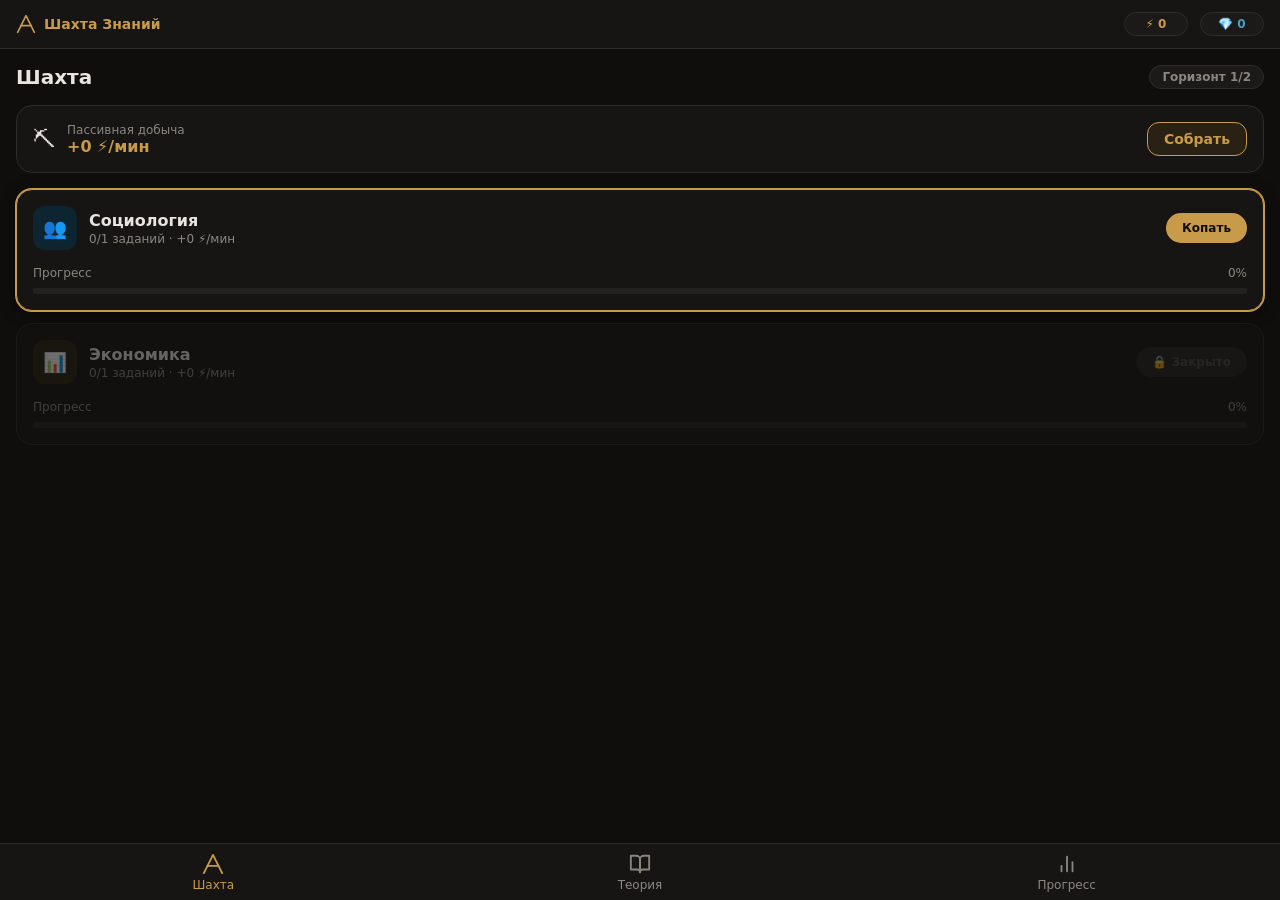
==== mine/index.html @ 6481895f "feat: add mine folder" ====
<!DOCTYPE html>
<html lang="ru" data-theme="dark">
<head>
<meta charset="UTF-8">
<meta name="viewport" content="width=device-width, initial-scale=1.0, maximum-scale=1.0, user-scalable=no">
<title>Шахта Знаний</title>
<script src="https://telegram.org/js/telegram-web-app.js"></script>
<link rel="stylesheet" href="css/style.css">
</head>
<body>
<div id="app">

  <header class="header">
    <div class="header-logo">
      <svg width="20" height="20" viewBox="0 0 24 24" fill="none" stroke="currentColor" stroke-width="2" stroke-linecap="round" stroke-linejoin="round">
        <path d="M2 22 12 2l10 20"/><path d="M6 14h12"/>
      </svg>
      Шахта Знаний
    </div>
    <div class="header-resources">
      <div class="res-chip gold">⚡ <span id="res-gold">0</span></div>
      <div class="res-chip gem">💎 <span id="res-gems">0</span></div>
    </div>
  </header>

  <main class="main">
    <section id="screen-mine"     class="screen active"></section>
    <section id="screen-theory"   class="screen"></section>
    <section id="screen-progress" class="screen"></section>
  </main>

  <nav class="bottom-nav">
    <button class="nav-btn active" id="nav-mine" onclick="App.switchScreen('mine')">
      <svg viewBox="0 0 24 24" fill="none" stroke="currentColor" stroke-width="2" stroke-linecap="round" stroke-linejoin="round">
        <path d="M2 22 12 2l10 20"/><path d="M6 14h12"/>
      </svg>
      Шахта
    </button>
    <button class="nav-btn" id="nav-theory" onclick="App.switchScreen('theory')">
      <svg viewBox="0 0 24 24" fill="none" stroke="currentColor" stroke-width="2" stroke-linecap="round" stroke-linejoin="round">
        <path d="M2 3h6a4 4 0 0 1 4 4v14a3 3 0 0 0-3-3H2z"/>
        <path d="M22 3h-6a4 4 0 0 0-4 4v14a3 3 0 0 1 3-3h7z"/>
      </svg>
      Теория
    </button>
    <button class="nav-btn" id="nav-progress" onclick="App.switchScreen('progress')">
      <svg viewBox="0 0 24 24" fill="none" stroke="currentColor" stroke-width="2" stroke-linecap="round" stroke-linejoin="round">
        <line x1="18" y1="20" x2="18" y2="10"/>
        <line x1="12" y1="20" x2="12" y2="4"/>
        <line x1="6"  y1="20" x2="6"  y2="14"/>
      </svg>
      Прогресс
    </button>
  </nav>
</div>

<div class="modal-overlay" id="modal-overlay">
  <div class="modal" id="modal">
    <div class="modal-drag"></div>
    <div id="modal-content"></div>
  </div>
</div>

<div class="toast" id="toast"></div>
<script src="js/state.js"></script>
<script src="js/mine.js"></script>
<script src="js/theory.js"></script>
<script src="js/progress.js"></script>
<script src="js/modal.js"></script>
<script src="js/ui.js"></script>
<script src="js/app.js"></script>
</body>
</html>
---- mine/css/style.css ----
:root {
  --font-body: system-ui, 'Inter', sans-serif;
  --text-xs:   0.75rem;
  --text-sm:   0.875rem;
  --text-base: 1rem;
  --text-lg:   1.25rem;
  --text-xl:   1.75rem;
  --space-1:.25rem;--space-2:.5rem;--space-3:.75rem;--space-4:1rem;
  --space-6:1.5rem;--space-8:2rem;
  --radius-sm:.375rem;--radius-md:.5rem;--radius-lg:.75rem;
  --radius-xl:1rem;--radius-full:9999px;
  --transition:180ms cubic-bezier(0.16,1,0.3,1);
}
[data-theme="dark"] {
  --bg:#0f0e0c;--surface:#161513;--surface-2:#1c1a18;
  --surface-3:#242220;--border:#2e2c29;
  --text:#e8e5e0;--text-muted:#8a8780;--text-faint:#4a4845;
  --primary:#c89b4a;--primary-hover:#d4aa5f;--primary-dim:#2a2115;
  --gem:#4a9ebb;
  --knowledge:#6daa45;--know-dim:#152208;
  --danger:#c0444a;--success:#5a9e3a;
  --shadow-md:0 4px 16px rgba(0,0,0,.4);
}
*,*::before,*::after{box-sizing:border-box;margin:0;padding:0}
html{-webkit-font-smoothing:antialiased}
body{font-family:var(--font-body);font-size:var(--text-base);color:var(--text);
  background:var(--bg);min-height:100dvh;overflow-x:hidden;
  user-select:none;-webkit-user-select:none}
button{cursor:pointer;border:none;background:none;font:inherit;color:inherit}

#app{display:flex;flex-direction:column;height:100dvh;overflow:hidden}
.main{flex:1;overflow-y:auto;overflow-x:hidden}
.screen{display:none;padding:var(--space-4)}
.screen.active{display:block}
.screen-title{font-size:var(--text-lg);font-weight:700;margin-bottom:var(--space-4)}

.header{display:flex;align-items:center;justify-content:space-between;
  padding:var(--space-3) var(--space-4);background:var(--surface);
  border-bottom:1px solid var(--border);flex-shrink:0;gap:var(--space-3)}
.header-logo{display:flex;align-items:center;gap:var(--space-2);
  font-size:var(--text-sm);font-weight:700;color:var(--primary)}
.header-resources{display:flex;gap:var(--space-3);align-items:center;flex:1;justify-content:flex-end}
.res-chip{display:flex;align-items:center;gap:var(--space-1);background:var(--surface-2);
  border:1px solid var(--border);border-radius:var(--radius-full);
  padding:var(--space-1) var(--space-3);font-size:var(--text-xs);font-weight:600;min-width:64px;justify-content:center}
.res-chip.gold{color:var(--primary)}.res-chip.gem{color:var(--gem)}

.bottom-nav{display:grid;grid-template-columns:repeat(3,1fr);
  background:var(--surface);border-top:1px solid var(--border);flex-shrink:0}
.nav-btn{display:flex;flex-direction:column;align-items:center;gap:3px;
  padding:var(--space-2) var(--space-1);font-size:var(--text-xs);color:var(--text-muted);
  transition:color var(--transition);min-height:56px;justify-content:center}
.nav-btn.active{color:var(--primary)}
.nav-btn svg{width:22px;height:22px}

.card{background:var(--surface);border:1px solid var(--border);
  border-radius:var(--radius-xl);overflow:hidden}
.card+.card{margin-top:var(--space-3)}
.section-label{font-size:var(--text-xs);font-weight:700;letter-spacing:.08em;
  text-transform:uppercase;color:var(--text-muted);margin-bottom:var(--space-3)}

.progress-track{height:6px;background:var(--surface-3);border-radius:var(--radius-full);overflow:hidden}
.progress-fill{height:100%;border-radius:var(--radius-full);
  background:linear-gradient(90deg,var(--primary),var(--primary-hover));
  transition:width .5s cubic-bezier(.16,1,.3,1)}

.btn-primary{width:100%;padding:var(--space-4);background:var(--primary);color:#0f0e0c;
  border-radius:var(--radius-lg);font-size:var(--text-base);font-weight:700;
  transition:background var(--transition),transform var(--transition)}
.btn-primary:hover{background:var(--primary-hover)}.btn-primary:active{transform:scale(.97)}
.btn-secondary{width:100%;padding:var(--space-3);background:var(--surface-3);color:var(--text-muted);
  border-radius:var(--radius-lg);font-size:var(--text-sm);font-weight:600;margin-top:var(--space-2)}
.btn-secondary:hover{background:var(--border);color:var(--text)}

.quiz-question{font-weight:600;font-size:var(--text-base);margin-bottom:var(--space-4);line-height:1.5}
.quiz-options{display:flex;flex-direction:column;gap:var(--space-2);margin-bottom:var(--space-4)}
.quiz-option{background:var(--surface);border:1px solid var(--border);
  border-radius:var(--radius-lg);padding:var(--space-3) var(--space-4);
  font-size:var(--text-sm);text-align:left;
  transition:border-color var(--transition),background var(--transition);cursor:pointer;line-height:1.45}
.quiz-option:hover{border-color:var(--primary);background:var(--primary-dim)}
.quiz-option.correct{border-color:var(--success);background:var(--know-dim);color:var(--knowledge);pointer-events:none}
.quiz-option.wrong{border-color:var(--danger);background:#2a0c0e;color:#e07070;pointer-events:none}
.quiz-option.disabled{pointer-events:none;opacity:.5}
.quiz-feedback{border-radius:var(--radius-lg);padding:var(--space-3) var(--space-4);
  font-size:var(--text-sm);line-height:1.6;display:none}
.quiz-feedback.show{display:block}
.quiz-feedback.ok{background:var(--know-dim);border:1px solid var(--knowledge);color:var(--knowledge)}
.quiz-feedback.fail{background:#2a0c0e;border:1px solid var(--danger);color:#e07070}

.modal-overlay{position:fixed;inset:0;background:rgba(0,0,0,.75);
  display:flex;align-items:flex-end;justify-content:center;
  z-index:100;opacity:0;pointer-events:none;transition:opacity .25s ease}
.modal-overlay.open{opacity:1;pointer-events:all}
.modal{width:100%;max-width:480px;background:var(--surface-2);
  border-radius:var(--radius-xl) var(--radius-xl) 0 0;
  border:1px solid var(--border);border-bottom:none;
  padding:var(--space-6) var(--space-4);max-height:88dvh;overflow-y:auto;
  transform:translateY(100%);transition:transform .35s cubic-bezier(.16,1,.3,1)}
.modal-overlay.open .modal{transform:translateY(0)}
.modal-drag{width:40px;height:4px;background:var(--border);
  border-radius:var(--radius-full);margin:0 auto var(--space-6)}

.toast{position:fixed;bottom:calc(64px + var(--space-4));left:50%;
  transform:translateX(-50%) translateY(20px);
  background:var(--surface-3);border:1px solid var(--border);
  border-radius:var(--radius-full);padding:var(--space-2) var(--space-5);
  font-size:var(--text-sm);font-weight:600;opacity:0;pointer-events:none;
  transition:opacity .2s,transform .2s;white-space:nowrap;z-index:200}
.toast.show{opacity:1;transform:translateX(-50%) translateY(0)}
.toast.gold{color:var(--primary);border-color:var(--primary)}
.toast.green{color:var(--knowledge);border-color:var(--knowledge)}

.particle{position:fixed;pointer-events:none;z-index:999;font-size:1rem;font-weight:700;
  animation:p-up .9s cubic-bezier(.16,1,.3,1) forwards}
@keyframes p-up{0%{opacity:1;transform:translateY(0) scale(1)}100%{opacity:0;transform:translateY(-60px) scale(.7)}}

.idle-ticker{display:flex;align-items:center;gap:var(--space-3);
  background:var(--surface);border:1px solid var(--border);
  border-radius:var(--radius-xl);padding:var(--space-4);margin-bottom:var(--space-4)}
.idle-info{flex:1}
.idle-label{font-size:var(--text-xs);color:var(--text-muted)}
.idle-rate{font-size:var(--text-base);font-weight:700;color:var(--primary)}
.collect-btn{background:var(--primary-dim);border:1px solid var(--primary);
  color:var(--primary);border-radius:var(--radius-lg);
  padding:var(--space-2) var(--space-4);font-size:var(--text-sm);font-weight:700;
  transition:background var(--transition),transform var(--transition)}
.collect-btn:active{transform:scale(.94)}
.collect-btn:hover{background:var(--primary);color:#0f0e0c}

.horizon-card{background:var(--surface);border:1px solid var(--border);border-radius:var(--radius-xl);overflow:hidden;margin-bottom:var(--space-3)}
.horizon-card.locked{opacity:.4;pointer-events:none}
.horizon-card.active-h{border-color:var(--primary);box-shadow:0 0 0 1px var(--primary),var(--shadow-md)}
.horizon-top{display:flex;align-items:center;gap:var(--space-3);padding:var(--space-4)}
.horizon-icon{width:44px;height:44px;border-radius:var(--radius-lg);display:flex;align-items:center;justify-content:center;font-size:1.2rem;flex-shrink:0}
.horizon-info{flex:1;min-width:0}
.horizon-name{font-weight:700}
.horizon-sub{font-size:var(--text-xs);color:var(--text-muted);margin-top:2px}
.horizon-footer{padding:0 var(--space-4) var(--space-4)}
.progress-meta{display:flex;justify-content:space-between;font-size:var(--text-xs);color:var(--text-muted);margin-bottom:var(--space-2)}
.btn-dig{background:var(--primary);color:#0f0e0c;border-radius:var(--radius-full);
  padding:var(--space-2) var(--space-4);font-size:var(--text-xs);font-weight:700;
  transition:background var(--transition),transform var(--transition);white-space:nowrap}
.btn-dig:active{transform:scale(.94)}.btn-dig:hover{background:var(--primary-hover)}
.btn-dig.done{background:var(--surface-3);color:var(--text-muted);pointer-events:none}
.btn-dig.locked{background:var(--surface-3);color:var(--text-faint);pointer-events:none}
.btn-dig.unlock{background:var(--know-dim);border:1px solid var(--knowledge);color:var(--knowledge)}

.theory-search{display:flex;align-items:center;gap:var(--space-2);
  background:var(--surface);border:1px solid var(--border);
  border-radius:var(--radius-lg);padding:var(--space-2) var(--space-3);margin-bottom:var(--space-4)}
.theory-entry{display:flex;align-items:center;gap:var(--space-3);
  background:var(--surface);border:1px solid var(--border);border-radius:var(--radius-xl);
  padding:var(--space-4);margin-bottom:var(--space-3);cursor:pointer;
  transition:border-color var(--transition)}
.theory-entry:hover{border-color:var(--primary)}
.theory-entry-icon{font-size:1.3rem;flex-shrink:0}
.theory-entry-body{flex:1;min-width:0}
.theory-entry-title{font-weight:700;font-size:var(--text-sm)}
.theory-entry-sub{font-size:var(--text-xs);color:var(--text-muted);margin-top:2px}

.stats-grid{display:grid;grid-template-columns:1fr 1fr;gap:var(--space-3);margin-bottom:var(--space-6)}
.stat-card{background:var(--surface);border:1px solid var(--border);border-radius:var(--radius-xl);padding:var(--space-4)}
.stat-value{font-size:var(--text-xl);font-weight:700;color:var(--primary);line-height:1}
.stat-label{font-size:var(--text-xs);color:var(--text-muted);margin-top:var(--space-2)}
.mastery-item{background:var(--surface);border:1px solid var(--border);border-radius:var(--radius-xl);padding:var(--space-4);margin-bottom:var(--space-3)}
.mastery-header{display:flex;justify-content:space-between;align-items:center;margin-bottom:var(--space-3)}
.mastery-name{font-weight:700;font-size:var(--text-sm)}
.mastery-pct{font-size:var(--text-sm);font-weight:700;color:var(--primary)}

::-webkit-scrollbar{width:4px}
::-webkit-scrollbar-track{background:transparent}
::-webkit-scrollbar-thumb{background:var(--border);border-radius:4px}
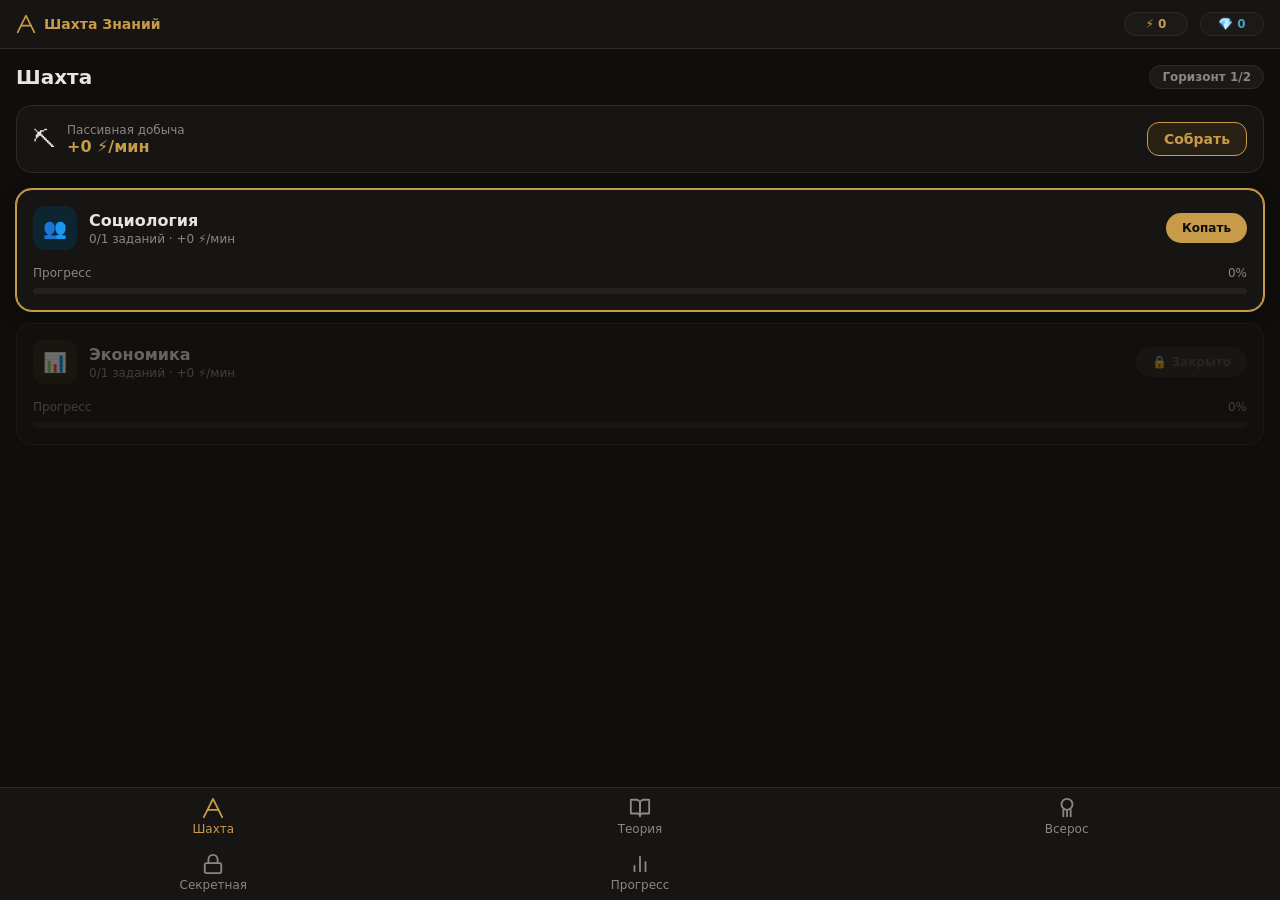
==== commit 84eef4b7: "feat: add 'Шахта Всероса' and 'Секретная Шахта' sections with own JSON and JS modules" ====
--- a/mine/index.html
+++ b/mine/index.html
@@ -26,6 +26,8 @@
   <main class="main">
     <section id="screen-mine"     class="screen active"></section>
     <section id="screen-theory"   class="screen"></section>
+    <section id="screen-vseross"  class="screen"></section>
+    <section id="screen-secret"   class="screen"></section>
     <section id="screen-progress" class="screen"></section>
   </main>
 
@@ -42,6 +44,20 @@
         <path d="M22 3h-6a4 4 0 0 0-4 4v14a3 3 0 0 1 3-3h7z"/>
       </svg>
       Теория
+    </button>
+    <button class="nav-btn" id="nav-vseross" onclick="App.switchScreen('vseross')">
+      <svg viewBox="0 0 24 24" fill="none" stroke="currentColor" stroke-width="2" stroke-linecap="round" stroke-linejoin="round">
+        <circle cx="12" cy="8" r="6"/>
+        <path d="M8 14v7m4-7v7m4-7v7"/>
+      </svg>
+      Всерос
+    </button>
+    <button class="nav-btn" id="nav-secret" onclick="App.switchScreen('secret')">
+      <svg viewBox="0 0 24 24" fill="none" stroke="currentColor" stroke-width="2" stroke-linecap="round" stroke-linejoin="round">
+        <rect x="3" y="11" width="18" height="11" rx="2"/>
+        <path d="M7 11V7a5 5 0 0 1 10 0v4"/>
+      </svg>
+      Секретная
     </button>
     <button class="nav-btn" id="nav-progress" onclick="App.switchScreen('progress')">
       <svg viewBox="0 0 24 24" fill="none" stroke="currentColor" stroke-width="2" stroke-linecap="round" stroke-linejoin="round">
@@ -65,6 +81,8 @@
 <script src="js/state.js"></script>
 <script src="js/mine.js"></script>
 <script src="js/theory.js"></script>
+<script src="js/vseross.js"></script>
+<script src="js/secret.js"></script>
 <script src="js/progress.js"></script>
 <script src="js/modal.js"></script>
 <script src="js/ui.js"></script>
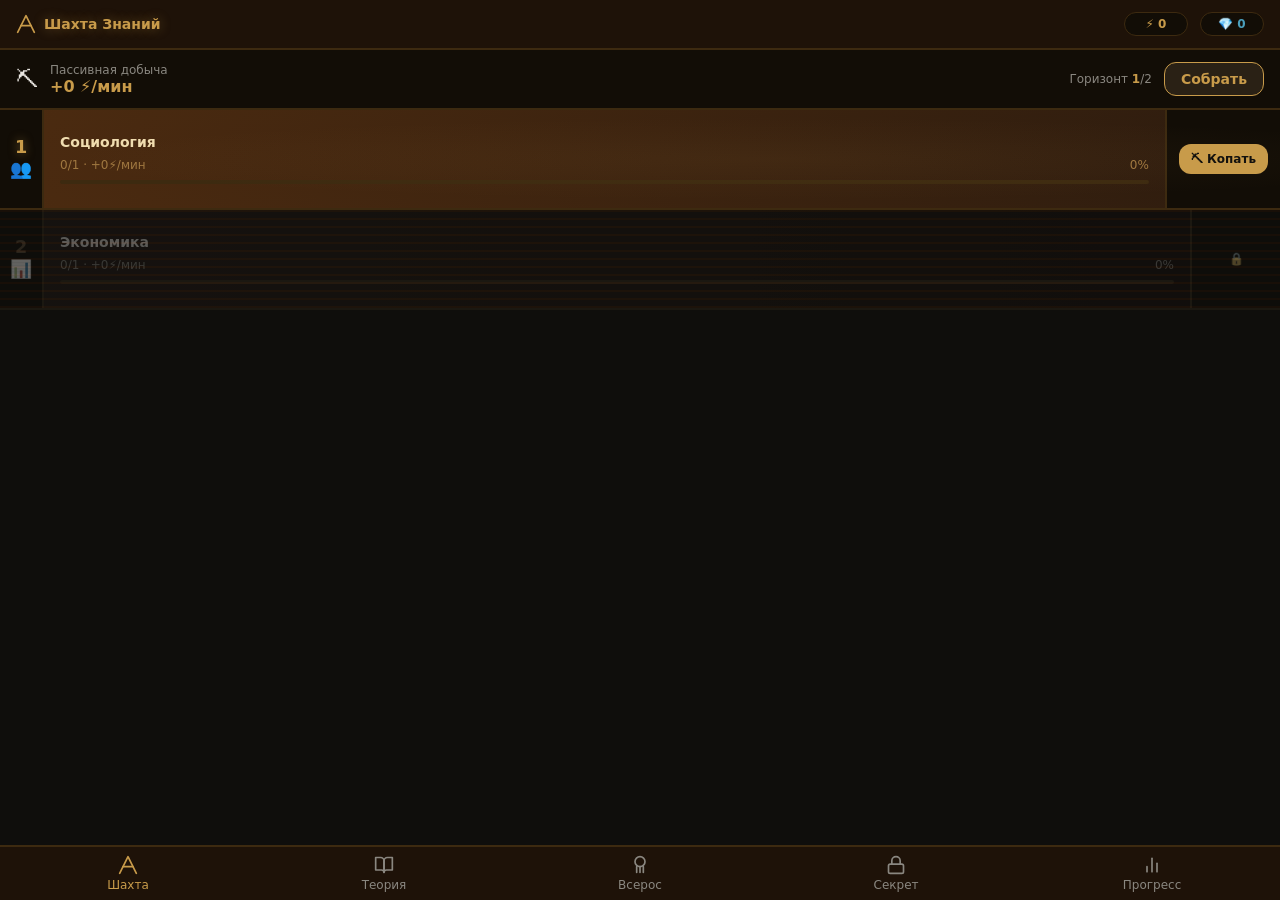
==== commit 9dfaf020: "feat: mine shaft visual style - floor layout with side numbering" ====
--- a/mine/index.html
+++ b/mine/index.html
@@ -31,7 +31,7 @@
     <section id="screen-progress" class="screen"></section>
   </main>
 
-  <nav class="bottom-nav">
+  <nav class="bottom-nav" data-cols="5">
     <button class="nav-btn active" id="nav-mine" onclick="App.switchScreen('mine')">
       <svg viewBox="0 0 24 24" fill="none" stroke="currentColor" stroke-width="2" stroke-linecap="round" stroke-linejoin="round">
         <path d="M2 22 12 2l10 20"/><path d="M6 14h12"/>
@@ -57,7 +57,7 @@
         <rect x="3" y="11" width="18" height="11" rx="2"/>
         <path d="M7 11V7a5 5 0 0 1 10 0v4"/>
       </svg>
-      Секретная
+      Секрет
     </button>
     <button class="nav-btn" id="nav-progress" onclick="App.switchScreen('progress')">
       <svg viewBox="0 0 24 24" fill="none" stroke="currentColor" stroke-width="2" stroke-linecap="round" stroke-linejoin="round">
--- a/mine/css/style.css
+++ b/mine/css/style.css
@@ -12,15 +12,35 @@
   --transition:180ms cubic-bezier(0.16,1,0.3,1);
 }
 [data-theme="dark"] {
-  --bg:#0f0e0c;--surface:#161513;--surface-2:#1c1a18;
-  --surface-3:#242220;--border:#2e2c29;
-  --text:#e8e5e0;--text-muted:#8a8780;--text-faint:#4a4845;
-  --primary:#c89b4a;--primary-hover:#d4aa5f;--primary-dim:#2a2115;
+  --bg:#0f0e0c;
+  --surface:#161513;
+  --surface-2:#1c1a18;
+  --surface-3:#242220;
+  --border:#2e2c29;
+  --text:#e8e5e0;
+  --text-muted:#8a8780;
+  --text-faint:#4a4845;
+  --primary:#c89b4a;
+  --primary-hover:#d4aa5f;
+  --primary-dim:#2a2115;
   --gem:#4a9ebb;
-  --knowledge:#6daa45;--know-dim:#152208;
-  --danger:#c0444a;--success:#5a9e3a;
+  --knowledge:#6daa45;
+  --know-dim:#152208;
+  --danger:#c0444a;
+  --success:#5a9e3a;
   --shadow-md:0 4px 16px rgba(0,0,0,.4);
-}
+
+  /* Шахтные цвета этажей */
+  --shaft-dirt:    #2a1a0e;
+  --shaft-dirt-2:  #3a2312;
+  --shaft-wall:    #1e1208;
+  --shaft-active:  #4a2a10;
+  --shaft-locked:  #181410;
+  --shaft-side:    #120d06;
+  --shaft-number:  #6b4c28;
+  --shaft-beam:    #3d2a10;
+}
+
 *,*::before,*::after{box-sizing:border-box;margin:0;padding:0}
 html{-webkit-font-smoothing:antialiased}
 body{font-family:var(--font-body);font-size:var(--text-base);color:var(--text);
@@ -30,141 +50,400 @@
 
 #app{display:flex;flex-direction:column;height:100dvh;overflow:hidden}
 .main{flex:1;overflow-y:auto;overflow-x:hidden}
-.screen{display:none;padding:var(--space-4)}
+.screen{display:none;padding:0}
 .screen.active{display:block}
-.screen-title{font-size:var(--text-lg);font-weight:700;margin-bottom:var(--space-4)}
-
-.header{display:flex;align-items:center;justify-content:space-between;
-  padding:var(--space-3) var(--space-4);background:var(--surface);
-  border-bottom:1px solid var(--border);flex-shrink:0;gap:var(--space-3)}
-.header-logo{display:flex;align-items:center;gap:var(--space-2);
-  font-size:var(--text-sm);font-weight:700;color:var(--primary)}
+.screen-title{font-size:var(--text-lg);font-weight:700;margin-bottom:var(--space-4);padding:var(--space-4)}
+
+/* ===== ШАПКА ===== */
+.header{
+  display:flex;align-items:center;justify-content:space-between;
+  padding:var(--space-3) var(--space-4);
+  background:var(--shaft-wall);
+  border-bottom:2px solid var(--shaft-beam);
+  flex-shrink:0;gap:var(--space-3);
+}
+.header-logo{
+  display:flex;align-items:center;gap:var(--space-2);
+  font-size:var(--text-sm);font-weight:700;color:var(--primary);
+  text-shadow:0 0 12px rgba(200,155,74,.4);
+}
 .header-resources{display:flex;gap:var(--space-3);align-items:center;flex:1;justify-content:flex-end}
-.res-chip{display:flex;align-items:center;gap:var(--space-1);background:var(--surface-2);
-  border:1px solid var(--border);border-radius:var(--radius-full);
-  padding:var(--space-1) var(--space-3);font-size:var(--text-xs);font-weight:600;min-width:64px;justify-content:center}
-.res-chip.gold{color:var(--primary)}.res-chip.gem{color:var(--gem)}
-
-.bottom-nav{display:grid;grid-template-columns:repeat(3,1fr);
-  background:var(--surface);border-top:1px solid var(--border);flex-shrink:0}
-.nav-btn{display:flex;flex-direction:column;align-items:center;gap:3px;
-  padding:var(--space-2) var(--space-1);font-size:var(--text-xs);color:var(--text-muted);
-  transition:color var(--transition);min-height:56px;justify-content:center}
+.res-chip{
+  display:flex;align-items:center;gap:var(--space-1);
+  background:var(--shaft-side);
+  border:1px solid var(--shaft-beam);
+  border-radius:var(--radius-full);
+  padding:var(--space-1) var(--space-3);
+  font-size:var(--text-xs);font-weight:700;
+  min-width:64px;justify-content:center;
+}
+.res-chip.gold{color:var(--primary)}
+.res-chip.gem{color:var(--gem)}
+
+/* ===== НИЖНЯЯ НАВИГАЦИЯ ===== */
+.bottom-nav{
+  display:grid;
+  grid-template-columns:repeat(var(--nav-cols, 3), 1fr);
+  background:var(--shaft-wall);
+  border-top:2px solid var(--shaft-beam);
+  flex-shrink:0;
+}
+.bottom-nav[data-cols="5"]{--nav-cols:5}
+.nav-btn{
+  display:flex;flex-direction:column;align-items:center;gap:3px;
+  padding:var(--space-2) var(--space-1);
+  font-size:var(--text-xs);color:var(--text-muted);
+  transition:color var(--transition);
+  min-height:52px;justify-content:center;
+}
 .nav-btn.active{color:var(--primary)}
-.nav-btn svg{width:22px;height:22px}
-
-.card{background:var(--surface);border:1px solid var(--border);
-  border-radius:var(--radius-xl);overflow:hidden}
+.nav-btn svg{width:20px;height:20px}
+
+/* ===== ШАХТНЫЕ ЭТАЖИ ===== */
+
+/* Обёртка экрана шахты — без padding, чтобы этажи шли от края до края */
+.shaft-screen{
+  padding:0;
+  background: repeating-linear-gradient(
+    180deg,
+    var(--shaft-wall) 0px,
+    var(--shaft-wall) 2px,
+    transparent 2px,
+    transparent 8px
+  );
+}
+
+/* Полоса пассивной добычи внутри экрана */
+.idle-ticker{
+  display:flex;align-items:center;gap:var(--space-3);
+  background:var(--shaft-side);
+  border-bottom:2px solid var(--shaft-beam);
+  padding:var(--space-3) var(--space-4);
+  margin:0;
+}
+.idle-info{flex:1}
+.idle-label{font-size:var(--text-xs);color:var(--text-muted)}
+.idle-rate{font-size:var(--text-base);font-weight:700;color:var(--primary)}
+.collect-btn{
+  background:var(--primary-dim);
+  border:1px solid var(--primary);
+  color:var(--primary);
+  border-radius:var(--radius-lg);
+  padding:var(--space-2) var(--space-4);
+  font-size:var(--text-sm);font-weight:700;
+  transition:background var(--transition),transform var(--transition);
+}
+.collect-btn:active{transform:scale(.94)}
+.collect-btn:hover{background:var(--primary);color:#0f0e0c}
+
+/* === ЭТАЖ ШАХТЫ === */
+.floor{
+  display:flex;
+  position:relative;
+  border-bottom:2px solid var(--shaft-beam);
+  min-height:100px;
+  overflow:hidden;
+  transition:box-shadow .3s;
+}
+
+/* Свечение для активного этажа */
+.floor.active-floor{
+  background:var(--shaft-active);
+  box-shadow:inset 0 0 40px rgba(200,155,74,.08);
+}
+.floor.active-floor::before{
+  content:'';
+  position:absolute;inset:0;
+  background:radial-gradient(ellipse 80% 60% at 60% 50%,
+    rgba(200,155,74,.06) 0%, transparent 70%);
+  pointer-events:none;
+}
+
+/* Боковая панель с номером */
+.floor-side{
+  width:44px;
+  flex-shrink:0;
+  background:var(--shaft-side);
+  border-right:2px solid var(--shaft-beam);
+  display:flex;
+  flex-direction:column;
+  align-items:center;
+  justify-content:center;
+  gap:4px;
+  padding:var(--space-2) 0;
+}
+.floor-num{
+  font-size:1.1rem;
+  font-weight:900;
+  color:var(--shaft-number);
+  line-height:1;
+  letter-spacing:-.02em;
+}
+.floor.active-floor .floor-num{
+  color:var(--primary);
+  text-shadow:0 0 10px rgba(200,155,74,.5);
+}
+.floor-icon{
+  font-size:1.1rem;
+  line-height:1;
+}
+
+/* Главное содержимое этажа */
+.floor-body{
+  flex:1;
+  padding:var(--space-3) var(--space-4);
+  display:flex;
+  flex-direction:column;
+  justify-content:center;
+  gap:var(--space-2);
+  min-width:0;
+  background:linear-gradient(90deg,
+    rgba(42,26,14,.95) 0%,
+    rgba(30,18,8,.85) 100%);
+}
+.floor.active-floor .floor-body{
+  background:linear-gradient(90deg,
+    rgba(74,42,16,.9) 0%,
+    rgba(42,26,14,.8) 100%);
+}
+
+.floor-name{
+  font-size:var(--text-sm);
+  font-weight:700;
+  color:var(--text);
+  white-space:nowrap;
+  overflow:hidden;
+  text-overflow:ellipsis;
+}
+.floor.active-floor .floor-name{color:#f0ddb0}
+
+.floor-meta{
+  display:flex;
+  align-items:center;
+  justify-content:space-between;
+  gap:var(--space-2);
+}
+.floor-sub{
+  font-size:var(--text-xs);
+  color:var(--text-muted);
+}
+.floor.active-floor .floor-sub{color:#a07840}
+
+/* Прогресс-бар внутри этажа */
+.floor-progress{
+  height:4px;
+  background:var(--shaft-beam);
+  border-radius:var(--radius-full);
+  overflow:hidden;
+}
+.floor-progress-fill{
+  height:100%;
+  border-radius:var(--radius-full);
+  background:linear-gradient(90deg, var(--primary), var(--primary-hover));
+  transition:width .5s cubic-bezier(.16,1,.3,1);
+  box-shadow:0 0 8px rgba(200,155,74,.6);
+}
+
+/* Кнопка внутри этажа */
+.floor-btn-wrap{
+  display:flex;
+  align-items:center;
+  flex-shrink:0;
+  padding:var(--space-3);
+  background:var(--shaft-side);
+  border-left:2px solid var(--shaft-beam);
+  justify-content:center;
+}
+.btn-dig{
+  background:var(--primary);
+  color:#0f0e0c;
+  border-radius:var(--radius-lg);
+  padding:var(--space-2) var(--space-3);
+  font-size:var(--text-xs);
+  font-weight:700;
+  transition:background var(--transition),transform var(--transition);
+  white-space:nowrap;
+  min-width:64px;
+  text-align:center;
+}
+.btn-dig:active{transform:scale(.94)}
+.btn-dig:hover{background:var(--primary-hover)}
+.btn-dig.done{
+  background:var(--shaft-side);
+  color:var(--text-muted);
+  border:1px solid var(--shaft-beam);
+  pointer-events:none;
+}
+.btn-dig.locked{
+  background:var(--shaft-side);
+  color:var(--text-faint);
+  pointer-events:none;
+}
+.btn-dig.unlock{
+  background:var(--know-dim);
+  border:1px solid var(--knowledge);
+  color:var(--knowledge);
+}
+
+/* Замок поверх заблокированных этажей */
+.floor.floor-locked{
+  opacity:.35;
+  filter:grayscale(.5);
+  pointer-events:none;
+}
+
+/* === ОСТАЛЬНЫЕ экраны (Padding) === */
+.screen.active:not(.shaft-screen){
+  padding:var(--space-4);
+}
+
+/* ===== КАРТОЧКИ (theory / progress) ===== */
+.card{
+  background:var(--surface);
+  border:1px solid var(--border);
+  border-radius:var(--radius-xl);
+  overflow:hidden;
+}
 .card+.card{margin-top:var(--space-3)}
-.section-label{font-size:var(--text-xs);font-weight:700;letter-spacing:.08em;
-  text-transform:uppercase;color:var(--text-muted);margin-bottom:var(--space-3)}
+.section-label{
+  font-size:var(--text-xs);font-weight:700;letter-spacing:.08em;
+  text-transform:uppercase;color:var(--text-muted);margin-bottom:var(--space-3);
+}
 
 .progress-track{height:6px;background:var(--surface-3);border-radius:var(--radius-full);overflow:hidden}
-.progress-fill{height:100%;border-radius:var(--radius-full);
+.progress-fill{
+  height:100%;border-radius:var(--radius-full);
   background:linear-gradient(90deg,var(--primary),var(--primary-hover));
-  transition:width .5s cubic-bezier(.16,1,.3,1)}
-
-.btn-primary{width:100%;padding:var(--space-4);background:var(--primary);color:#0f0e0c;
+  transition:width .5s cubic-bezier(.16,1,.3,1);
+}
+
+.btn-primary{
+  width:100%;padding:var(--space-4);
+  background:var(--primary);color:#0f0e0c;
   border-radius:var(--radius-lg);font-size:var(--text-base);font-weight:700;
-  transition:background var(--transition),transform var(--transition)}
-.btn-primary:hover{background:var(--primary-hover)}.btn-primary:active{transform:scale(.97)}
-.btn-secondary{width:100%;padding:var(--space-3);background:var(--surface-3);color:var(--text-muted);
-  border-radius:var(--radius-lg);font-size:var(--text-sm);font-weight:600;margin-top:var(--space-2)}
+  transition:background var(--transition),transform var(--transition);
+}
+.btn-primary:hover{background:var(--primary-hover)}
+.btn-primary:active{transform:scale(.97)}
+.btn-secondary{
+  width:100%;padding:var(--space-3);
+  background:var(--surface-3);color:var(--text-muted);
+  border-radius:var(--radius-lg);font-size:var(--text-sm);font-weight:600;margin-top:var(--space-2);
+}
 .btn-secondary:hover{background:var(--border);color:var(--text)}
 
+/* ===== КВИЗ ===== */
 .quiz-question{font-weight:600;font-size:var(--text-base);margin-bottom:var(--space-4);line-height:1.5}
 .quiz-options{display:flex;flex-direction:column;gap:var(--space-2);margin-bottom:var(--space-4)}
-.quiz-option{background:var(--surface);border:1px solid var(--border);
-  border-radius:var(--radius-lg);padding:var(--space-3) var(--space-4);
+.quiz-option{
+  background:var(--surface);
+  border:1px solid var(--border);
+  border-radius:var(--radius-lg);
+  padding:var(--space-3) var(--space-4);
   font-size:var(--text-sm);text-align:left;
-  transition:border-color var(--transition),background var(--transition);cursor:pointer;line-height:1.45}
+  transition:border-color var(--transition),background var(--transition);
+  cursor:pointer;line-height:1.45;
+}
 .quiz-option:hover{border-color:var(--primary);background:var(--primary-dim)}
 .quiz-option.correct{border-color:var(--success);background:var(--know-dim);color:var(--knowledge);pointer-events:none}
 .quiz-option.wrong{border-color:var(--danger);background:#2a0c0e;color:#e07070;pointer-events:none}
 .quiz-option.disabled{pointer-events:none;opacity:.5}
-.quiz-feedback{border-radius:var(--radius-lg);padding:var(--space-3) var(--space-4);
-  font-size:var(--text-sm);line-height:1.6;display:none}
+.quiz-feedback{
+  border-radius:var(--radius-lg);padding:var(--space-3) var(--space-4);
+  font-size:var(--text-sm);line-height:1.6;display:none;
+}
 .quiz-feedback.show{display:block}
 .quiz-feedback.ok{background:var(--know-dim);border:1px solid var(--knowledge);color:var(--knowledge)}
 .quiz-feedback.fail{background:#2a0c0e;border:1px solid var(--danger);color:#e07070}
 
-.modal-overlay{position:fixed;inset:0;background:rgba(0,0,0,.75);
+/* ===== МОДАЛ ===== */
+.modal-overlay{
+  position:fixed;inset:0;background:rgba(0,0,0,.75);
   display:flex;align-items:flex-end;justify-content:center;
-  z-index:100;opacity:0;pointer-events:none;transition:opacity .25s ease}
+  z-index:100;opacity:0;pointer-events:none;transition:opacity .25s ease;
+}
 .modal-overlay.open{opacity:1;pointer-events:all}
-.modal{width:100%;max-width:480px;background:var(--surface-2);
+.modal{
+  width:100%;max-width:480px;
+  background:var(--surface-2);
   border-radius:var(--radius-xl) var(--radius-xl) 0 0;
   border:1px solid var(--border);border-bottom:none;
-  padding:var(--space-6) var(--space-4);max-height:88dvh;overflow-y:auto;
-  transform:translateY(100%);transition:transform .35s cubic-bezier(.16,1,.3,1)}
+  padding:var(--space-6) var(--space-4);
+  max-height:88dvh;overflow-y:auto;
+  transform:translateY(100%);
+  transition:transform .35s cubic-bezier(.16,1,.3,1);
+}
 .modal-overlay.open .modal{transform:translateY(0)}
-.modal-drag{width:40px;height:4px;background:var(--border);
-  border-radius:var(--radius-full);margin:0 auto var(--space-6)}
-
-.toast{position:fixed;bottom:calc(64px + var(--space-4));left:50%;
-  transform:translateX(-50%) translateY(20px);
+.modal-drag{
+  width:40px;height:4px;
+  background:var(--border);
+  border-radius:var(--radius-full);
+  margin:0 auto var(--space-6);
+}
+
+/* ===== TOAST & PARTICLE ===== */
+.toast{
+  position:fixed;
+  bottom:calc(64px + var(--space-4));
+  left:50%;transform:translateX(-50%) translateY(20px);
   background:var(--surface-3);border:1px solid var(--border);
-  border-radius:var(--radius-full);padding:var(--space-2) var(--space-5);
-  font-size:var(--text-sm);font-weight:600;opacity:0;pointer-events:none;
-  transition:opacity .2s,transform .2s;white-space:nowrap;z-index:200}
+  border-radius:var(--radius-full);
+  padding:var(--space-2) var(--space-5);
+  font-size:var(--text-sm);font-weight:600;
+  opacity:0;pointer-events:none;
+  transition:opacity .2s,transform .2s;
+  white-space:nowrap;z-index:200;
+}
 .toast.show{opacity:1;transform:translateX(-50%) translateY(0)}
 .toast.gold{color:var(--primary);border-color:var(--primary)}
 .toast.green{color:var(--knowledge);border-color:var(--knowledge)}
 
-.particle{position:fixed;pointer-events:none;z-index:999;font-size:1rem;font-weight:700;
-  animation:p-up .9s cubic-bezier(.16,1,.3,1) forwards}
-@keyframes p-up{0%{opacity:1;transform:translateY(0) scale(1)}100%{opacity:0;transform:translateY(-60px) scale(.7)}}
-
-.idle-ticker{display:flex;align-items:center;gap:var(--space-3);
+.particle{
+  position:fixed;pointer-events:none;z-index:999;
+  font-size:1rem;font-weight:700;
+  animation:p-up .9s cubic-bezier(.16,1,.3,1) forwards;
+}
+@keyframes p-up{
+  0%{opacity:1;transform:translateY(0) scale(1)}
+  100%{opacity:0;transform:translateY(-60px) scale(.7)}
+}
+
+/* ===== ТЕОРИЯ ===== */
+.theory-search{
+  display:flex;align-items:center;gap:var(--space-2);
   background:var(--surface);border:1px solid var(--border);
-  border-radius:var(--radius-xl);padding:var(--space-4);margin-bottom:var(--space-4)}
-.idle-info{flex:1}
-.idle-label{font-size:var(--text-xs);color:var(--text-muted)}
-.idle-rate{font-size:var(--text-base);font-weight:700;color:var(--primary)}
-.collect-btn{background:var(--primary-dim);border:1px solid var(--primary);
-  color:var(--primary);border-radius:var(--radius-lg);
-  padding:var(--space-2) var(--space-4);font-size:var(--text-sm);font-weight:700;
-  transition:background var(--transition),transform var(--transition)}
-.collect-btn:active{transform:scale(.94)}
-.collect-btn:hover{background:var(--primary);color:#0f0e0c}
-
-.horizon-card{background:var(--surface);border:1px solid var(--border);border-radius:var(--radius-xl);overflow:hidden;margin-bottom:var(--space-3)}
-.horizon-card.locked{opacity:.4;pointer-events:none}
-.horizon-card.active-h{border-color:var(--primary);box-shadow:0 0 0 1px var(--primary),var(--shadow-md)}
-.horizon-top{display:flex;align-items:center;gap:var(--space-3);padding:var(--space-4)}
-.horizon-icon{width:44px;height:44px;border-radius:var(--radius-lg);display:flex;align-items:center;justify-content:center;font-size:1.2rem;flex-shrink:0}
-.horizon-info{flex:1;min-width:0}
-.horizon-name{font-weight:700}
-.horizon-sub{font-size:var(--text-xs);color:var(--text-muted);margin-top:2px}
-.horizon-footer{padding:0 var(--space-4) var(--space-4)}
-.progress-meta{display:flex;justify-content:space-between;font-size:var(--text-xs);color:var(--text-muted);margin-bottom:var(--space-2)}
-.btn-dig{background:var(--primary);color:#0f0e0c;border-radius:var(--radius-full);
-  padding:var(--space-2) var(--space-4);font-size:var(--text-xs);font-weight:700;
-  transition:background var(--transition),transform var(--transition);white-space:nowrap}
-.btn-dig:active{transform:scale(.94)}.btn-dig:hover{background:var(--primary-hover)}
-.btn-dig.done{background:var(--surface-3);color:var(--text-muted);pointer-events:none}
-.btn-dig.locked{background:var(--surface-3);color:var(--text-faint);pointer-events:none}
-.btn-dig.unlock{background:var(--know-dim);border:1px solid var(--knowledge);color:var(--knowledge)}
-
-.theory-search{display:flex;align-items:center;gap:var(--space-2);
+  border-radius:var(--radius-lg);padding:var(--space-2) var(--space-3);margin-bottom:var(--space-4);
+}
+.theory-entry{
+  display:flex;align-items:center;gap:var(--space-3);
   background:var(--surface);border:1px solid var(--border);
-  border-radius:var(--radius-lg);padding:var(--space-2) var(--space-3);margin-bottom:var(--space-4)}
-.theory-entry{display:flex;align-items:center;gap:var(--space-3);
-  background:var(--surface);border:1px solid var(--border);border-radius:var(--radius-xl);
-  padding:var(--space-4);margin-bottom:var(--space-3);cursor:pointer;
-  transition:border-color var(--transition)}
+  border-radius:var(--radius-xl);padding:var(--space-4);margin-bottom:var(--space-3);
+  cursor:pointer;transition:border-color var(--transition);
+}
 .theory-entry:hover{border-color:var(--primary)}
 .theory-entry-icon{font-size:1.3rem;flex-shrink:0}
 .theory-entry-body{flex:1;min-width:0}
 .theory-entry-title{font-weight:700;font-size:var(--text-sm)}
 .theory-entry-sub{font-size:var(--text-xs);color:var(--text-muted);margin-top:2px}
 
-.stats-grid{display:grid;grid-template-columns:1fr 1fr;gap:var(--space-3);margin-bottom:var(--space-6)}
-.stat-card{background:var(--surface);border:1px solid var(--border);border-radius:var(--radius-xl);padding:var(--space-4)}
+/* ===== ПРОГРЕСС ===== */
+.stats-grid{
+  display:grid;grid-template-columns:1fr 1fr;
+  gap:var(--space-3);margin-bottom:var(--space-6);
+}
+.stat-card{
+  background:var(--surface);border:1px solid var(--border);
+  border-radius:var(--radius-xl);padding:var(--space-4);
+}
 .stat-value{font-size:var(--text-xl);font-weight:700;color:var(--primary);line-height:1}
 .stat-label{font-size:var(--text-xs);color:var(--text-muted);margin-top:var(--space-2)}
-.mastery-item{background:var(--surface);border:1px solid var(--border);border-radius:var(--radius-xl);padding:var(--space-4);margin-bottom:var(--space-3)}
-.mastery-header{display:flex;justify-content:space-between;align-items:center;margin-bottom:var(--space-3)}
+.mastery-item{
+  background:var(--surface);border:1px solid var(--border);
+  border-radius:var(--radius-xl);padding:var(--space-4);margin-bottom:var(--space-3);
+}
+.mastery-header{
+  display:flex;justify-content:space-between;align-items:center;margin-bottom:var(--space-3);
+}
 .mastery-name{font-weight:700;font-size:var(--text-sm)}
 .mastery-pct{font-size:var(--text-sm);font-weight:700;color:var(--primary)}
 
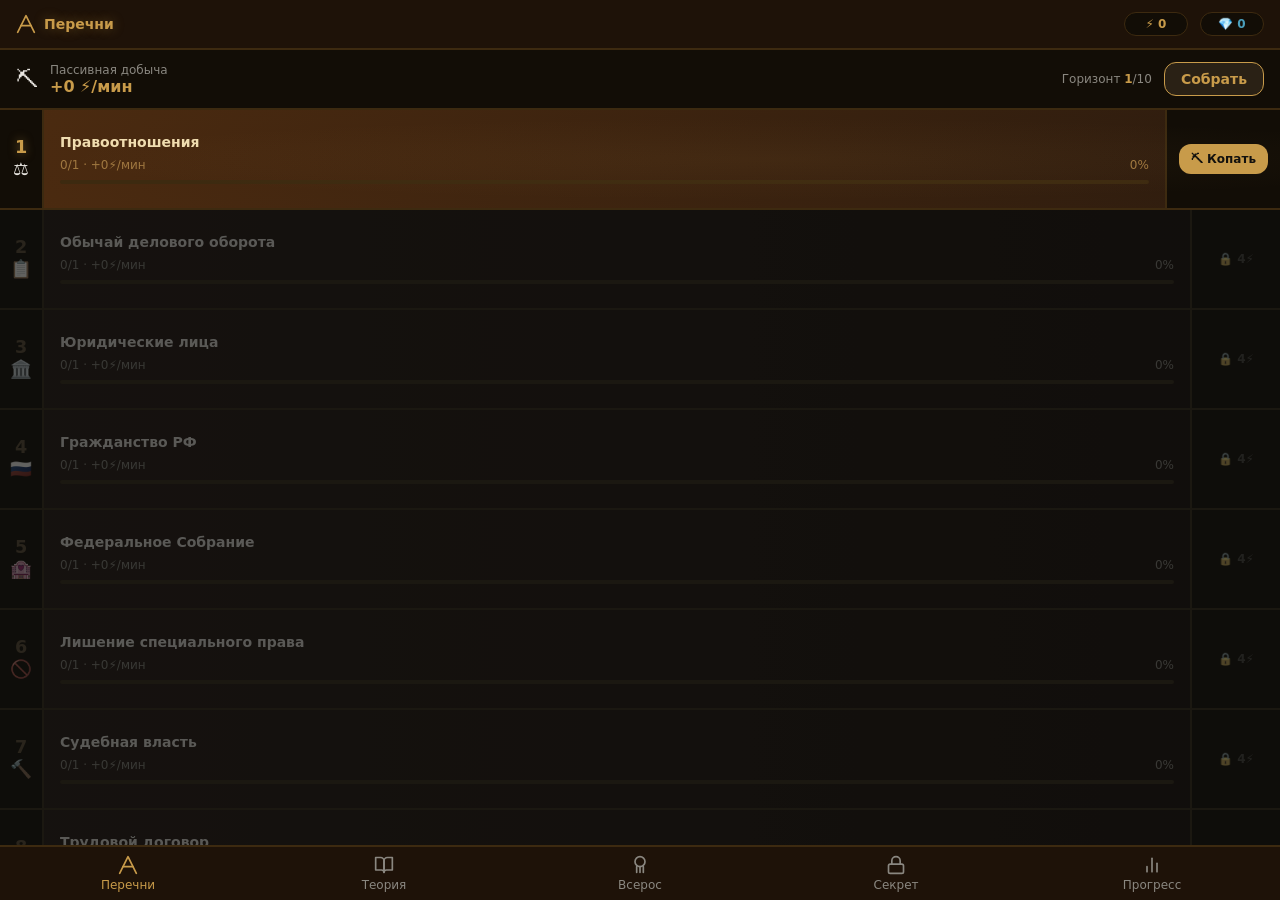
==== commit 94e53ed0: "rename: Шахта Знаний → Перечни (UI + bot button)" ====
--- a/mine/index.html
+++ b/mine/index.html
@@ -3,7 +3,7 @@
 <head>
 <meta charset="UTF-8">
 <meta name="viewport" content="width=device-width, initial-scale=1.0, maximum-scale=1.0, user-scalable=no">
-<title>Шахта Знаний</title>
+<title>Перечни</title>
 <script src="https://telegram.org/js/telegram-web-app.js"></script>
 <link rel="stylesheet" href="css/style.css">
 </head>
@@ -15,7 +15,7 @@
       <svg width="20" height="20" viewBox="0 0 24 24" fill="none" stroke="currentColor" stroke-width="2" stroke-linecap="round" stroke-linejoin="round">
         <path d="M2 22 12 2l10 20"/><path d="M6 14h12"/>
       </svg>
-      Шахта Знаний
+      Перечни
     </div>
     <div class="header-resources">
       <div class="res-chip gold">⚡ <span id="res-gold">0</span></div>
@@ -36,7 +36,7 @@
       <svg viewBox="0 0 24 24" fill="none" stroke="currentColor" stroke-width="2" stroke-linecap="round" stroke-linejoin="round">
         <path d="M2 22 12 2l10 20"/><path d="M6 14h12"/>
       </svg>
-      Шахта
+      Перечни
     </button>
     <button class="nav-btn" id="nav-theory" onclick="App.switchScreen('theory')">
       <svg viewBox="0 0 24 24" fill="none" stroke="currentColor" stroke-width="2" stroke-linecap="round" stroke-linejoin="round">
--- a/mine/css/style.css
+++ b/mine/css/style.css
@@ -30,7 +30,6 @@
   --success:#5a9e3a;
   --shadow-md:0 4px 16px rgba(0,0,0,.4);
 
-  /* Шахтные цвета этажей */
   --shaft-dirt:    #2a1a0e;
   --shaft-dirt-2:  #3a2312;
   --shaft-wall:    #1e1208;
@@ -100,20 +99,11 @@
 .nav-btn svg{width:20px;height:20px}
 
 /* ===== ШАХТНЫЕ ЭТАЖИ ===== */
-
-/* Обёртка экрана шахты — без padding, чтобы этажи шли от края до края */
 .shaft-screen{
   padding:0;
-  background: repeating-linear-gradient(
-    180deg,
-    var(--shaft-wall) 0px,
-    var(--shaft-wall) 2px,
-    transparent 2px,
-    transparent 8px
-  );
-}
-
-/* Полоса пассивной добычи внутри экрана */
+  background:var(--bg);
+}
+
 .idle-ticker{
   display:flex;align-items:center;gap:var(--space-3);
   background:var(--shaft-side);
@@ -145,8 +135,6 @@
   overflow:hidden;
   transition:box-shadow .3s;
 }
-
-/* Свечение для активного этажа */
 .floor.active-floor{
   background:var(--shaft-active);
   box-shadow:inset 0 0 40px rgba(200,155,74,.08);
@@ -159,7 +147,6 @@
   pointer-events:none;
 }
 
-/* Боковая панель с номером */
 .floor-side{
   width:44px;
   flex-shrink:0;
@@ -188,7 +175,6 @@
   line-height:1;
 }
 
-/* Главное содержимое этажа */
 .floor-body{
   flex:1;
   padding:var(--space-3) var(--space-4);
@@ -229,7 +215,6 @@
 }
 .floor.active-floor .floor-sub{color:#a07840}
 
-/* Прогресс-бар внутри этажа */
 .floor-progress{
   height:4px;
   background:var(--shaft-beam);
@@ -244,7 +229,6 @@
   box-shadow:0 0 8px rgba(200,155,74,.6);
 }
 
-/* Кнопка внутри этажа */
 .floor-btn-wrap{
   display:flex;
   align-items:center;
@@ -285,19 +269,18 @@
   color:var(--knowledge);
 }
 
-/* Замок поверх заблокированных этажей */
 .floor.floor-locked{
   opacity:.35;
   filter:grayscale(.5);
   pointer-events:none;
 }
 
-/* === ОСТАЛЬНЫЕ экраны (Padding) === */
+/* === ОСТАЛЬНЫЕ экраны === */
 .screen.active:not(.shaft-screen){
   padding:var(--space-4);
 }
 
-/* ===== КАРТОЧКИ (theory / progress) ===== */
+/* ===== КАРТОЧКИ ===== */
 .card{
   background:var(--surface);
   border:1px solid var(--border);
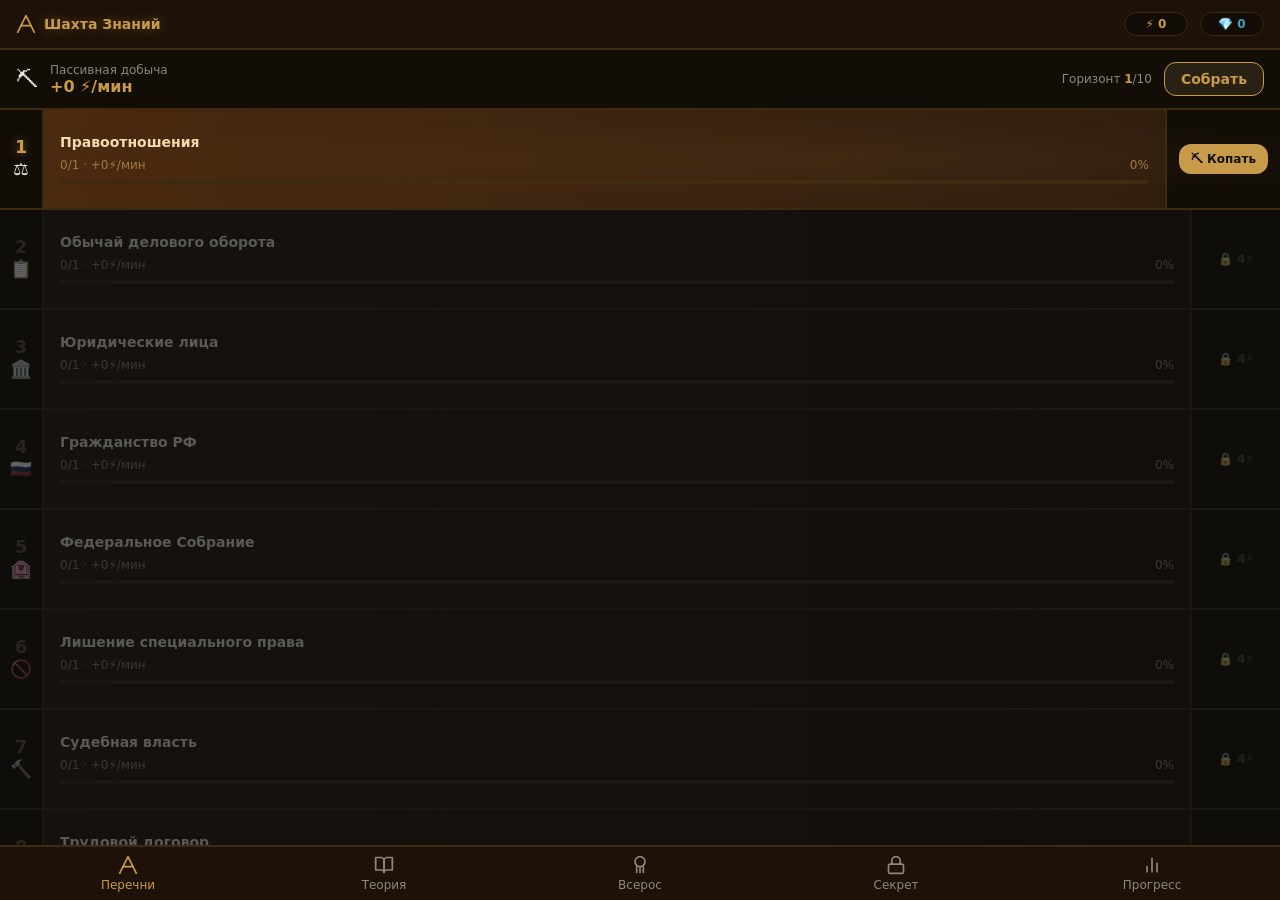
==== commit 589ec72e: "correct UI version" ====
--- a/mine/index.html
+++ b/mine/index.html
@@ -3,7 +3,7 @@
 <head>
 <meta charset="UTF-8">
 <meta name="viewport" content="width=device-width, initial-scale=1.0, maximum-scale=1.0, user-scalable=no">
-<title>Перечни</title>
+<title>Шахта Знаний</title>
 <script src="https://telegram.org/js/telegram-web-app.js"></script>
 <link rel="stylesheet" href="css/style.css">
 </head>
@@ -15,7 +15,7 @@
       <svg width="20" height="20" viewBox="0 0 24 24" fill="none" stroke="currentColor" stroke-width="2" stroke-linecap="round" stroke-linejoin="round">
         <path d="M2 22 12 2l10 20"/><path d="M6 14h12"/>
       </svg>
-      Перечни
+      Шахта Знаний
     </div>
     <div class="header-resources">
       <div class="res-chip gold">⚡ <span id="res-gold">0</span></div>
